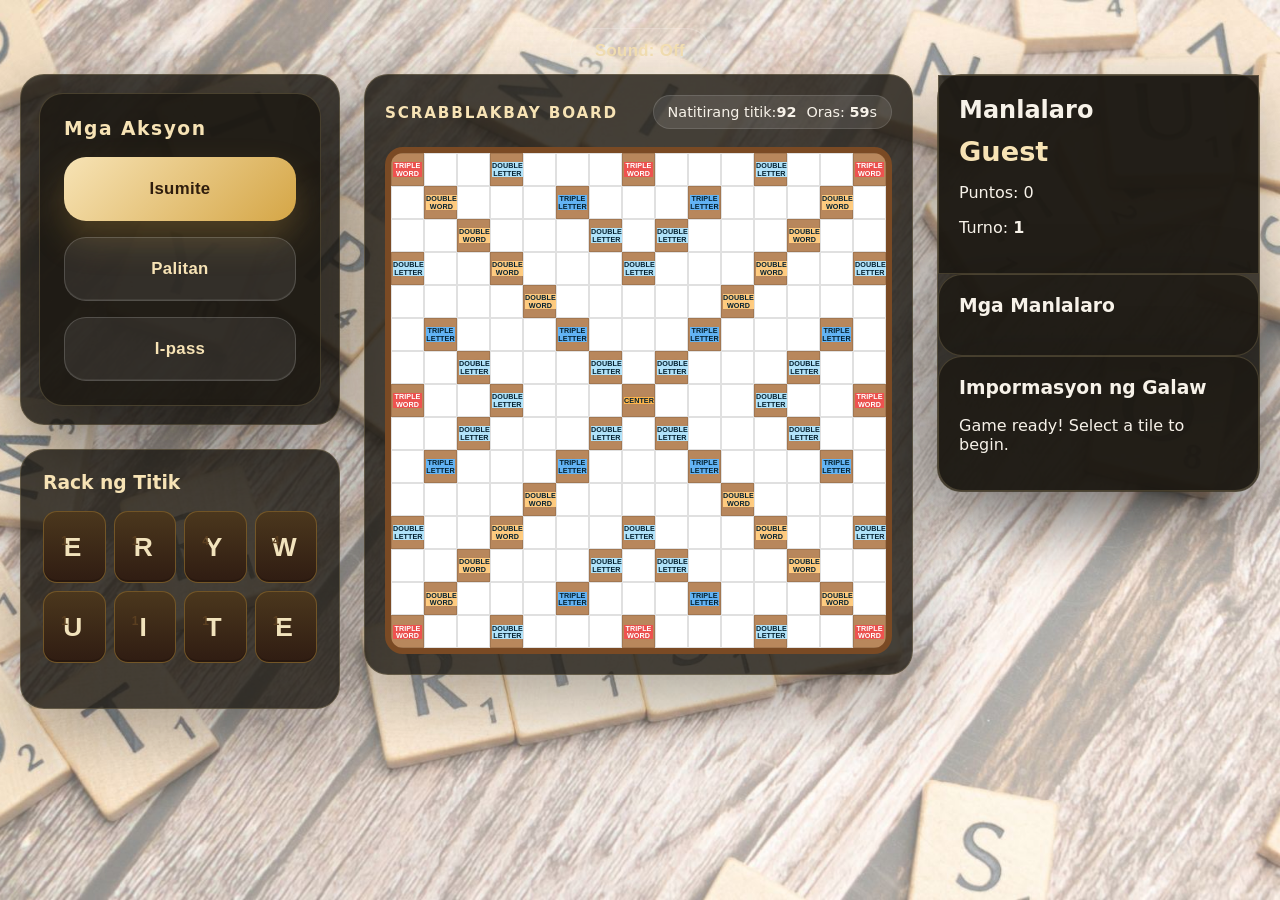
==== game.html @ c2942791 "Initial commit" ====
<!DOCTYPE html>
<html lang="en">
<head>
  <meta charset="UTF-8" />
  <meta name="viewport" content="width=device-width, initial-scale=1.0" />
  <title>SCRABBLakbay</title>
  <link rel="stylesheet" href="style.css" />
</head>
<body>
  <div class="app game-screen">
    <div class="game-layout">
      <section class="control-panel panel">
        <div class="control-card">
          <h3>Mga Aksyon</h3>
          <div class="actions-grid">
            <button id="submitMove" class="button primary">Isumite</button>
            <button id="exchangeTiles" class="button secondary">Palitan</button>
            <button id="passTurn" class="button secondary">I-pass</button>
          </div>
        </div>
      </section>

      <section class="board-panel panel">
        <div class="board-header">
          <div>
            <span class="board-label">SCRABBLakbay Board</span>
          </div>
          <div class="board-meta">
            <span class="meta-chip">Natitirang titik: <strong id="bagCount">100</strong>
              <span class="meta-timer" style="margin-left:10px">Oras: <strong id="buildTimer">60</strong>s</span>
            </span>
          </div>
        </div>
        <div class="board" id="board" aria-label="Scrabble board"></div>
      </section>

      <aside class="player-panel panel">
        <div class="player-card">
          <h2>Manlalaro</h2>
          <p class="player-name" id="currentPlayerName">-</p>
          <p class="player-score">Puntos: <span id="currentPlayerScore">0</span></p>
          <p class="player-turn">Turno: <strong id="turnNumber">1</strong></p>
        </div>

        <div class="info-card panel">
          <h3>Mga Manlalaro</h3>
          <div id="scoreGrid" class="score-board"></div>
        </div>

        <div class="info-card panel">
          <h3>Impormasyon ng Galaw</h3>
          <p id="moveInfo">Piliin ang titik para simulang ilagay ang salita.</p>
          <p id="errorText" class="error"></p>
        </div>

      </aside>

      <section class="rack-panel panel">
        <h3>Rack ng Titik</h3>
        <div class="rack grid" id="rack"></div>
      </section>
    </div>
  </div>

  <div id="challengeModal" class="modal-overlay hidden" aria-hidden="true">
    <div class="panel modal-card">
      <h2>Ugnay Challenge</h2>
      <p class="home-tagline">Sagutin ang tanong tungkol sa salitang nabuo.</p>
      <p id="challengeWord" class="challenge-word"></p>
      <p class="challenge-timer">Oras: <span id="challengeTimer">30</span> segundo</p>
      <p id="challengePrompt" class="challenge-prompt"></p>
      <div id="challengeOptions" class="challenge-options"></div>
      <div class="challenge-lifelines">
        <button id="challengeRemoveTwoBtn" class="button secondary" type="button">Tanggal-Dalawa</button>
        <button id="challengeAskFriendBtn" class="button secondary" type="button">Tanong-Kakampi</button>
      </div>
      <button id="challengeHintBtn" class="button secondary" type="button">Pahiwatig</button>
      <p id="challengeHint" class="hint-text hidden"></p>
    </div>
  </div>

  <script src="sound.js"></script>
  <script src="script.js"></script>
</body>
</html>
---- style.css ----
﻿:root {
  --bg: #0f1012;
  --surface: rgba(18, 18, 24, 0.88);
  --panel: rgba(28, 24, 18, 0.82);
  --panel-border: rgba(255, 227, 160, 0.18);
  --text: #f7f2e9;
  --muted: #c8b29a;
  --primary: #f7e3b5;
  --accent: #c48b45;
  --board: #7a4a24; /* brown border */
  --cell: #ffffff; /* regular tiles */
  --cell-hover: #f1f1f1; /* regular hover */
  --premium-cell: #b8875c; /* premium label tiles */
  --premium-cell-hover: #d3a67f; /* premium hover */
  --tile: #e8d3a0;
  --tile-text: #24190f;
  --selected: #f7d286;
  --error: #f16a5c;
}

* {
  box-sizing: border-box;
}

/* generic hidden utility used by scripts */
.hidden {
  display: none !important;
}

body {
  margin: 0;
  min-height: 100vh;
  font-family: Inter, system-ui, -apple-system, BlinkMacSystemFont, "Segoe UI", sans-serif;
  background: radial-gradient(circle at top, rgba(255,255,255,0.12), transparent 30%), url('assets/bg.jpg') center/cover fixed no-repeat;
  color: var(--text);
  position: relative;
}

.page-wrapper {
  min-height: 100vh;
  width: 100%;
  margin: 0;
  padding: 0;
  display: grid;
  place-items: center;
}

.page-header {
  display: none;
}

.page-main {
  width: 100%;
  display: grid;
  place-items: center;
  min-height: calc(100vh - 40px);
  padding: 40px 0 60px;
}

.hero.title-screen {
  width: 100%;
  max-width: 1200px;
  display: grid;
  gap: 36px;
  padding: 28px 20px 80px;
  text-align: center;
  border-radius: 0;
  background: transparent;
  border: none;
  box-shadow: none;
  animation: fadeInUp 0.75s ease both;
  align-items: center;
  justify-items: center;
}

.button-grid {
  display: flex;
  flex-direction: column;
  gap: 16px;
  align-items: center;
  justify-content: center;
  width: min(420px, 90%);
}

.sound-toggle {
  min-width: 180px;
}

.app.game-screen {
  width: 100%;
  display: grid;
  justify-items: center;
  padding: 28px 18px 60px;
}

.title-logo {
  display: grid;
  justify-items: center;
  gap: 20px;
  animation: logoPop 0.9s ease both;
}

.title-logo-img {
  width: min(820px, 92vw);
  max-width: 100%;
  height: auto;
  object-fit: contain;
  border-radius: 0;
  box-shadow: none;
  border: none;
}

.home-tagline {
  margin: 0;
  font-size: 1.05rem;
  line-height: 1.8;
  color: #f7e3b5;
  max-width: 760px;
  margin-inline: auto;
  animation: fadeInUp 0.9s ease both;
}

.home-description {
  margin: 0;
  color: var(--text);
  line-height: 1.8;
  animation: fadeInUp 1s ease both;
  animation-delay: 0.08s;
}

.button-grid {
  display: flex;
  flex-direction: column;
  gap: 18px;
  align-items: center;
  justify-content: center;
  width: min(420px, 90%);
  margin: 0 auto;
}

.button-grid .button {
  width: 100%;
  max-width: 420px;
  font-size: 1.25rem;
  border-radius: 999px;
  padding: 14px 48px;
}

.title-player-counts {
  width: 100%;
  max-width: 420px;
  display: grid;
  gap: 12px;
  margin: 0 auto;
  text-align: center;
}

.title-player-counts p {
  margin: 0;
  color: var(--text);
  font-size: 0.95rem;
  opacity: 0.9;
}

/* Hero-specific button styles for the title screen */
.hero.title-screen .button.primary {
  background: rgba(28, 30, 36, 0.92);
  color: #fff;
  padding: 20px 64px;
  font-size: 1.6rem;
  font-weight: 800;
  border: none;
  box-shadow: 0 20px 50px rgba(0,0,0,0.45);
}

.hero.title-screen .button.secondary {
  background: rgba(18, 20, 26, 0.7);
  color: #fff;
  padding: 10px 40px;
  font-size: 1rem;
  border-radius: 999px;
  border: 1px solid rgba(255,255,255,0.06);
}

.modal-close {
  position: absolute;
  top: 18px;
  right: 18px;
  width: 46px;
  height: 46px;
  border-radius: 999px;
  border: 1px solid rgba(255, 255, 255, 0.2);
  background: rgba(255, 255, 255, 0.92);
  color: #2f1d0d;
  font-size: 1.5rem;
  cursor: pointer;
  display: grid;
  place-items: center;
  transition: transform 180ms ease, background 180ms ease;
}

.modal-close:hover {
  transform: scale(1.04);
  background: #fff;
}

.player-settings-counts {
  display: grid;
  gap: 14px;
  grid-template-columns: repeat(3, minmax(0, 1fr));
  margin-bottom: 24px;
}

.player-settings-counts .button {
  min-height: 62px;
  border-radius: 18px;
  background: rgba(255, 255, 255, 0.08);
  color: #000000;
  border: 1px solid rgba(247, 227, 181, 0.25);
  font-weight: 700;
}

.player-settings-counts .button:hover {
  background: rgba(247, 227, 181, 0.12);
}

.home-player-input {
  display: grid;
  gap: 10px;
  padding: 16px;
  border-radius: 24px;
  background: rgba(255, 255, 255, 0.05);
  border: 1px solid rgba(255, 255, 255, 0.08);
  margin-bottom: 16px;
}

.home-player-input label {
  display: grid;
  gap: 8px;
  color: #f7e3b5;
  font-weight: 700;
}

.home-player-input input {
  width: 100%;
  padding: 18px 20px;
  border: 1px solid rgba(255, 255, 255, 0.14);
  border-radius: 18px;
  background: rgba(255, 255, 255, 0.08);
  color: #fff;
  font-size: 1rem;
}

.home-player-input input:focus {
  outline: none;
  border-color: rgba(247, 227, 181, 0.9);
  box-shadow: 0 0 0 3px rgba(247, 227, 181, 0.16);
}

.game-layout {
  display: grid;
  grid-template-columns: minmax(260px, 320px) minmax(420px, 1.7fr) minmax(260px, 1fr);
  grid-template-areas:
    "actions board player"
    "rack board player";
  gap: 24px;
  width: min(1240px, 100%);
  align-items: start;
}

.control-panel {
  grid-area: actions;
}

.board-panel {
  grid-area: board;
}

.player-panel {
  grid-area: player;
}

.rack-panel {
  grid-area: rack;
}

.panel,
.player-panel,
.board-panel,
.control-panel,
.player-panel,
.rack-panel,
.info-card,
.control-card,
.stack-card,
.modal-card,
.card {
  background: var(--panel);
  border: 1px solid var(--panel-border);
  border-radius: 24px;
  box-shadow: 0 24px 70px rgba(0, 0, 0, 0.32);
}

#playerSetup {
  position: fixed;
  inset: 0;
  display: none;
  place-items: center;
  z-index: 9999;
  padding: 24px;
  background: rgba(8, 6, 10, 0.72);
  backdrop-filter: blur(4px);
}

#playerSetup.hidden {
  display: none !important;
  opacity: 0 !important;
  visibility: hidden !important;
  pointer-events: none !important;
}

#playerSetup:not(.hidden) {
  display: grid !important;
  opacity: 1 !important;
  visibility: visible !important;
  pointer-events: auto !important;
}

#playerSetup .modal-card {
  position: relative;
  z-index: 10000;
  width: min(100%, 780px);
  max-height: min(90vh, calc(100% - 40px));
  padding: 32px;
  background: linear-gradient(180deg, rgba(36, 30, 24, 0.96) 0%, rgba(26, 20, 16, 0.96) 100%);
  border: 1px solid rgba(255, 255, 255, 0.14);
  border-radius: 32px;
  box-shadow: 0 40px 90px rgba(0, 0, 0, 0.55);
  overflow-y: auto;
  opacity: 1 !important;
  transform: translateY(0) !important;
}

#playerSetup:not(.hidden) .modal-card input {
  background: #fff;
  color: #111;
  border: 1px solid rgba(0,0,0,0.08);
}

.player-setup .setup-hero {
  display: grid;
  gap: 12px;
  text-align: center;
  margin-bottom: 24px;
}

.player-setup .setup-hero .board-label {
  font-size: 0.85rem;
  letter-spacing: 0.18em;
  text-transform: uppercase;
  color: var(--primary);
}

.player-setup .setup-hero h2 {
  margin: 0;
  font-size: clamp(2rem, 3vw, 2.8rem);
  letter-spacing: 0.03em;
  color: var(--text);
}

.player-setup .setup-hero p {
  margin: 0;
  color: var(--muted);
  line-height: 1.7;
}

.player-setup-controls {
  display: grid;
  gap: 18px;
}

.player-count-buttons {
  display: flex;
  justify-content: center;
  flex-wrap: wrap;
  gap: 12px;
}

.player-count-buttons .button {
  min-width: 120px;
}

#playerSetup form {
  display: grid;
  gap: 18px;
}

#playerNames label {
  display: grid;
  gap: 8px;
  color: var(--muted);
}

#playerNames input {
  width: 100%;
  padding: 14px 16px;
  border: 1px solid rgba(255, 255, 255, 0.12);
  border-radius: 16px;
  background: rgba(255, 255, 255, 0.08);
  color: var(--text);
}

#playerSetup .button-row {
  display: flex;
  justify-content: flex-end;
  gap: 12px;
}

@media (max-width: 720px) {
  #playerSetup {
    width: calc(100% - 24px);
    padding: 24px;
  }

  .player-count-buttons {
    justify-content: stretch;
  }

  .player-count-buttons .button {
    flex: 1;
  }
}

.board-panel,
.control-panel,
.player-panel,
.rack-panel,
.info-card,
.player-card,
.stack-card,
.control-card,
.modal-card {
  background: var(--panel);
  border: 1px solid var(--panel-border);
}

.board-panel {
  padding: 20px;
}

.control-panel,
.rack-panel {
  padding: 18px;
}

.board-header {
  display: flex;
  justify-content: space-between;
  align-items: center;
  gap: 12px;
  margin-bottom: 18px;
}

.board-label {
  display: inline-flex;
  align-items: center;
  gap: 10px;
  font-weight: 800;
  letter-spacing: 0.12em;
  font-size: 0.95rem;
  text-transform: uppercase;
  color: var(--primary);
}

.meta-chip {
  display: inline-flex;
  align-items: center;
  padding: 8px 14px;
  border-radius: 999px;
  background: rgba(255, 255, 255, 0.10);
  border: 1px solid rgba(255, 255, 255, 0.12);
  font-size: 0.9rem;
  color: var(--text);
}

.board {
  position: relative;
  display: grid;
  width: min(100%, 760px);
  min-width: 0;
  min-height: 0;
  aspect-ratio: 1 / 1;
  grid-template-columns: repeat(15, minmax(0, 1fr));
  border-radius: 18px;
  overflow: hidden;
  border: 6px solid var(--board);
  background: linear-gradient(180deg, #8b5a2b 0%, #6b3a1a 100%);
}

.board::before {
  content: '';
  position: absolute;
  inset: 0;
  pointer-events: none;
}

/* Base cell appearance so board shows colored squares immediately */
.cell {
  aspect-ratio: 1 / 1;
  display: inline-grid;
  place-items: center;
  background: var(--cell);
  border: 1px solid rgba(0,0,0,0.12);
  padding: 0;
}

.cell.premium {
  color: rgba(0, 0, 0, 0.85);
  text-transform: uppercase;
  font-weight: 700;
  text-shadow: 0 0 4px rgba(0, 0, 0, 0.08);
  text-align: center;
  padding: 2px 1px;
  line-height: 1;
  white-space: normal;
  word-break: normal; /* avoid breaking inside words */
  overflow-wrap: normal;
}

.cell.premium:not(.occupied) {
  background: var(--premium-cell);
}

.cell.premium:not(.occupied):hover {
  background: var(--premium-cell-hover);
}

.premium-label {
  display: block;
  font-size: 0.45rem;
  line-height: 1;
  max-width: 100%;
  white-space: normal; /* wrap at spaces */
  word-break: normal;
  overflow-wrap: break-word; /* only break long words as a last resort */
  letter-spacing: 0.01em;
  padding: 0;
}

.cell.occupied .tile {
  background: linear-gradient(145deg, #f9e7b2 0%, #d8b469 100%);
}

.cell.selected {
  outline: 3px solid var(--selected);
  outline-offset: -3px;
}


.cell .tile {
  position: relative; /* keep tile contained within each .cell */
  box-sizing: border-box;
  display: flex;
  align-items: center;
  justify-content: center;
  width: 100%;
  height: 100%;
  padding: 0;
  border-radius: 8px;
  background: linear-gradient(145deg, #f7e3b5 0%, #d5a646 100%);
  color: #24190f;
  z-index: 1;
  text-shadow: 0 0 1px rgba(255, 255, 255, 0.6);
  box-shadow: inset 0 -2px 0 rgba(0, 0, 0, 0.18), 0 8px 24px rgba(0, 0, 0, 0.28);
  border: none;
  overflow: hidden;

  font-size: 0.9rem; /* reduced tile letter size */
  line-height: 1;
  font-weight: 800;
  letter-spacing: 0.04em;
}

/* Ensure premium squares keep their labels when empty; placed tiles cover the square */
/* Bright/red premium squares need white tile text for contrast when used elsewhere */
.premium-3W .tile,
.premium-center .tile {
  color: #fff;
}

/* Premium type colors (match classic green board colors) */
.cell.premium.premium-2L:not(.occupied) .premium-label { background: #b3e5fc; color: #052231; }
.cell.premium.premium-3L:not(.occupied) .premium-label { background: #64b5f6; color: #052231; }
.cell.premium.premium-2W:not(.occupied) .premium-label { background: #ffcc80; color: #052231; }
.cell.premium.premium-3W:not(.occupied) .premium-label { background: #ef5350; color: #fff; }
.cell.premium.premium-center:not(.occupied) .premium-label { background: #ffb74d; color: #052231; }

/* Ensure premium label text contrasts correctly */
.cell.premium .premium-label {
  color: inherit;
  font-weight: 700;
}

.cell .tile .score {
  position: absolute;
  right: 6px;
  bottom: 4px;
  font-size: 0.65rem;
  color: #3a2411;
  font-weight: 800;
}

.player-card,
.info-card,
.stack-card,
.control-card {
  padding: 20px;
  background: var(--panel);
  border: 1px solid var(--panel-border);
}

.player-card h2,
.control-card h3,
.info-card h3,
.stack-card h3,
.modal-card h2,
.rack-panel h3 {
  margin-top: 0;
  color: var(--text);
}

.rack-panel {
  padding: 22px;
}

.rack-panel h3 {
  margin-bottom: 16px;
}

.player-card h2 {
  margin-bottom: 12px;
}

.player-name {
  font-size: 1.7rem;
  font-weight: 900;
  margin: 0 0 8px;
  color: var(--primary);
}

.player-score,
.player-turn,
.stats-row span,
.lifeline-status li,
.challenge-timer,
.challenge-word,
.challenge-prompt {
  color: var(--text);
}

.board-meta {
  display: flex;
  justify-content: flex-end;
  gap: 10px;
}

.bottom-controls {
  margin-top: 20px;
}

.actions-grid {
  display: grid;
  grid-template-columns: 1fr;
  gap: 16px;
}

.control-card {
  padding: 24px;
}

.control-card h3 {
  margin-bottom: 18px;
  letter-spacing: 0.08em;
  color: var(--primary);
}

.control-card .button {
  min-height: 64px;
}

.rack-panel {
  padding: 22px;
  min-height: 260px;
}

.rack-panel h3 {
  margin-bottom: 18px;
  color: var(--primary);
}

@media (max-width: 960px) {
  .page-main {
    padding: 24px 16px 48px;
  }

  .hero.title-screen {
    padding: 24px 16px 56px;
    gap: 24px;
  }

  .title-logo-img {
    width: 100%;
    max-width: 100%;
  }

  .button-grid {
    width: 100%;
    max-width: 100%;
  }

  .hero.title-screen .button.primary {
    font-size: 1.4rem;
    padding: 16px 34px;
  }

  .hero.title-screen .button.secondary,
  .sound-toggle {
    font-size: 1rem;
    padding: 14px 24px;
  }

  .game-layout {
    grid-template-columns: 1fr;
    gap: 18px;
  }

  .board-panel,
  .control-panel,
  .player-panel,
  .rack-panel,
  .info-card,
  .stack-card,
  .control-card,
  .modal-card {
    width: 100%;
    padding: 18px;
  }

  .player-count-buttons {
    flex-wrap: wrap;
    justify-content: center;
  }

  .player-count-buttons .button {
    min-width: 0;
    flex: 1 1 45%;
  }
}

@media (max-width: 720px) {
  .page-main {
    padding: 18px 12px 36px;
  }

  .hero.title-screen {
    padding: 20px 14px 48px;
    gap: 18px;
  }

  .button-grid {
    gap: 12px;
  }

  .hero.title-screen .button.primary {
    font-size: 1.2rem;
    padding: 14px 24px;
  }

  .hero.title-screen .button.secondary,
  .sound-toggle {
    font-size: 0.95rem;
    padding: 12px 20px;
  }

  .board {
    width: 100%;
    max-width: 100%;
  }

  .game-layout {
    grid-template-columns: 1fr;
    grid-template-areas:
      "player"
      "board"
      "rack"
      "actions";
    gap: 18px;
  }

  .player-panel {
    grid-area: player;
  }

  .board-panel {
    grid-area: board;
  }

  .rack-panel {
    grid-area: rack;
  }

  .control-panel {
    grid-area: actions;
  }

  .player-card,
  .control-card,
  .rack-panel,
  .board-panel,
  .control-panel,
  .info-card,
  .stack-card,
  .modal-card {
    padding: 16px;
  }

  .actions-grid .button {
    width: 100%;
  }

  .player-count-buttons,
  .player-count-buttons .button {
    width: 100%;
    flex: none;
  }

  .player-setup .button-row {
    flex-direction: column;
    align-items: stretch;
  }
}

@media (max-width: 520px) {
  .button-grid .button,
  .sound-toggle,
  .actions-grid .button {
    padding: 12px 18px;
    font-size: 0.95rem;
  }

  .home-player-input input {
    padding: 14px 16px;
  }

  .player-count-buttons .button {
    font-size: 0.95rem;
  }

  .player-setup .modal-card,
  .modal-card {
    padding: 18px;
    width: min(100%, 100%);
    max-width: 100%;
    margin: 0 12px;
    max-height: calc(100vh - 52px);
    overflow-y: auto;
  }

  .modal-overlay {
    align-items: start;
    padding: 14px;
  }

  .player-setup .button-row {
    flex-direction: column-reverse;
    gap: 10px;
  }

  .player-setup .button-row .button,
  .challenge-lifelines .button {
    width: 100%;
  }

  .challenge-lifelines {
    grid-template-columns: 1fr;
  }

  .challenge-options button {
    font-size: 0.95rem;
  }

  .score-card {
    grid-template-columns: 48px 1fr auto;
    padding: 14px 16px;
  }

  .board {
    border-width: 4px;
  }

  .page-header {
    width: calc(100% - 24px) !important;
    flex-direction: column;
    align-items: flex-start;
    gap: 16px;
  }

  .page-header .nav-links {
    width: 100%;
    justify-content: flex-start;
  }

  .mechanics-content {
    width: calc(100% - 24px) !important;
    padding: 16px;
  }

  .toc {
    flex-direction: column;
    align-items: stretch;
  }
}

.sound-control-bar {
  display: flex;
  justify-content: center;
  gap: 12px;
}

.sound-toggle.active {
  background: rgba(247, 227, 181, 0.95);
  color: #1c1206;
  border-color: rgba(247, 227, 181, 0.24);
}

.button.sound-toggle {
  min-width: 140px;
  border-radius: 999px;
  padding: 12px 18px;
  background: rgba(255, 255, 255, 0.1);
  border: 1px solid rgba(255, 255, 255, 0.15);
  color: var(--text);
}

.button.sound-toggle.active {
  background: rgba(247, 227, 181, 0.18);
  border-color: rgba(247, 227, 181, 0.35);
  color: #fff;
}

.score-board {
  display: grid;
  gap: 12px;
}

.score-card {
  display: grid;
  grid-template-columns: 56px 1fr auto;
  gap: 12px;
  align-items: center;
  padding: 16px 18px;
  border-radius: 18px;
  border: 1px solid rgba(255, 255, 255, 0.08);
  background: rgba(16, 14, 18, 0.85);
}

.score-card.active {
  background: linear-gradient(135deg, rgba(247, 227, 181, 0.16), rgba(213, 166, 70, 0.18));
  border-color: rgba(255, 255, 255, 0.14);
}

.score-avatar {
  width: 56px;
  height: 56px;
  border-radius: 16px;
  background: #c48b45;
  color: #fff;
  display: grid;
  place-items: center;
  font-weight: 900;
}

.score-info {
  display: grid;
  gap: 4px;
}

.score-name {
  font-weight: 800;
  color: var(--text);
}

.score-badge {
  padding: 10px 14px;
  border-radius: 999px;
  background: #f7e3b5;
  color: #2f1d0d;
  font-weight: 700;
}

.rack.grid {
  display: grid;
  grid-template-columns: repeat(4, minmax(60px, 1fr));
  gap: 8px;
}

.rack button {
  min-height: 72px;
  padding: 0;
  border-radius: 14px;
  background: linear-gradient(180deg, #4b371d 0%, #2f1c12 100%);
  color: #f2e3bc;
  border: 1px solid rgba(120, 90, 40, 0.9);
  display: grid;
  place-items: center;
  font-size: 1.65rem;
  letter-spacing: 0.12em;
  font-weight: 900;
  box-shadow: inset 0 -2px 0 rgba(0, 0, 0, 0.16);
  transition: transform 160ms ease, border-color 160ms ease, background 160ms ease, box-shadow 160ms ease;
  position: relative;
  cursor: pointer;
}

.rack button:hover {
  transform: translateY(-1px);
  border-color: rgba(255, 255, 255, 0.48);
  background: linear-gradient(180deg, #fffce3 0%, #f7d87b 100%);
  box-shadow: inset 0 0 0 1px rgba(255, 255, 255, 0.18), 0 0 18px rgba(255, 250, 220, 0.75);
}

.rack button.selected {
  background: linear-gradient(180deg, #fffdf0 0%, #f7dd8f 100%);
  border-color: rgba(196, 150, 68, 0.98);
  color: #2f1c0e;
  box-shadow: inset 0 0 0 1px rgba(255, 255, 255, 0.24), 0 0 20px rgba(255, 245, 190, 0.85);
}

.rack button.selected-exchange {
  background: linear-gradient(180deg, #dcefd9 0%, #b5dcac 100%);
  border-color: rgba(70, 120, 55, 0.95);
  color: #1b3d1f;
  box-shadow: inset 0 0 0 1px rgba(255, 255, 255, 0.24), 0 0 18px rgba(176, 227, 177, 0.75);
}

.rack button span,
.rack-tile {
  width: 100%;
  height: 100%;
  display: grid;
  place-items: center;
}

.rack button .pts,
.rack-tile .pts {
  position: absolute;
  right: 8px;
  bottom: 6px;
  font-size: 0.75rem;
  color: #5b3f20;
  font-weight: 700;
}

.rack-tile .tile-letter {
  display: grid;
  place-items: center;
  width: 100%;
  height: 100%;
}

.rack-tile .pts {
  position: absolute;
  right: 10px;
  bottom: 10px;
  font-size: 0.8rem;
  color: #7a5d2c;
  font-weight: 700;
}

.button {
  border: none;
  padding: 18px 24px;
  border-radius: 22px;
  font-size: 1.05rem;
  font-weight: 900;
  letter-spacing: 0.02em;
  color: #fff;
  cursor: pointer;
  transition: transform 160ms ease, opacity 160ms ease, box-shadow 160ms ease, background 160ms ease;
}

.button:hover {
  transform: translateY(-2px);
  box-shadow: 0 16px 30px rgba(0, 0, 0, 0.24);
}

.button.primary {
  background: linear-gradient(135deg, #f7e3b5 0%, #d5a646 100%);
  color: #2f1d0d;
  animation: buttonFloat 2.2s ease-in-out infinite;
  box-shadow: 0 18px 35px rgba(215, 166, 70, 0.25);
}

.button.secondary {
  background: rgba(255, 255, 255, 0.08);
  color: #f7e3b5;
  border: 1px solid rgba(255, 255, 255, 0.16);
  box-shadow: inset 0 -1px 0 rgba(255, 255, 255, 0.08);
}

.button:hover {
  transform: translateY(-2px);
  box-shadow: 0 18px 30px rgba(0, 0, 0, 0.18);
}

@keyframes fadeInUp {
  from {
    opacity: 0;
    transform: translateY(18px);
  }
  to {
    opacity: 1;
    transform: translateY(0);
  }
}

@keyframes logoPop {
  from {
    opacity: 0;
    transform: scale(0.92);
  }
  to {
    opacity: 1;
    transform: scale(1);
  }
}

@keyframes buttonFloat {
  0%, 100% {
    transform: translateY(0);
  }
  50% {
    transform: translateY(-3px);
  }
}

.modal-overlay {
  position: fixed;
  inset: 0;
  display: grid;
  place-items: center;
  background: rgba(8, 8, 12, 0.65);
  backdrop-filter: blur(8px);
  padding: 24px;
  z-index: 30;
  opacity: 0;
  visibility: hidden;
  pointer-events: none;
  transition: opacity 220ms ease, visibility 220ms ease;
}

.modal-overlay:not(.hidden) {
  opacity: 1;
  visibility: visible;
  pointer-events: auto;
}

.modal-overlay.hidden {
  opacity: 0;
  visibility: hidden;
  pointer-events: none;
}

.modal-card {
  width: min(100%, 640px);
  padding: 36px;
  border-radius: 32px;
  background: rgba(28, 24, 20, 0.96);
  border: 1px solid rgba(255, 255, 255, 0.14);
  box-shadow: 0 40px 120px rgba(0, 0, 0, 0.35);
  transform: translateY(28px);
  opacity: 0;
  transition: transform 240ms ease, opacity 240ms ease;
}

.modal-overlay:not(.hidden) .modal-card {
  transform: translateY(0);
  opacity: 1;
}

.challenge-word {
  font-weight: 800;
  margin: 18px 0 8px;
  color: var(--primary);
}

.challenge-timer {
  font-size: 1rem;
  margin: 0 0 14px;
  letter-spacing: 0.04em;
  color: var(--muted);
}

.challenge-prompt {
  margin: 0 0 18px;
  line-height: 1.65;
  color: var(--text);
}

.challenge-options {
  display: grid;
  gap: 12px;
  margin-bottom: 14px;
}

.challenge-options button {
  width: 100%;
  text-align: left;
  padding: 14px 16px;
  border-radius: 14px;
  background: rgba(247, 227, 181, 0.96);
  border: 1px solid rgba(196, 139, 69, 0.7);
  color: #2f1d0d;
}

.challenge-lifelines {
  display: grid;
  grid-template-columns: repeat(2, minmax(0, 1fr));
  gap: 12px;
  margin-bottom: 14px;
}

.hint-text {
  margin-top: 12px;
  color: #2f1d0d;
  background: rgba(247, 227, 181, 0.95);
  border: 1px solid rgba(196, 139, 69, 0.7);
  border-radius: 14px;
  padding: 14px 16px;
}

.lifeline-status {
  list-style: none;
  margin: 0;
  padding: 0;
  display: grid;
  gap: 8px;
}

.lifeline-status li {
  font-size: 0.95rem;
  color: var(--text);
}

.error {
  color: var(--error);
}
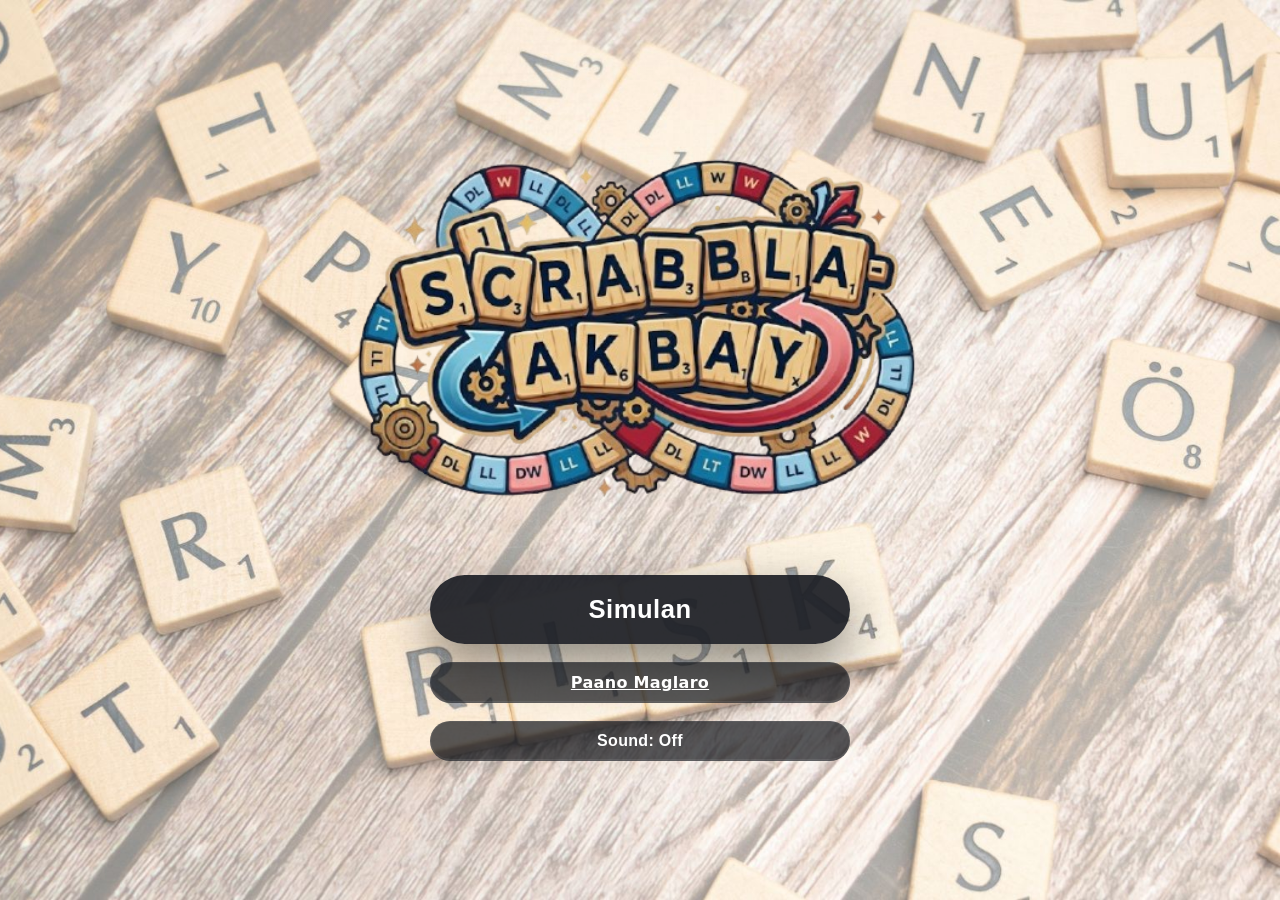
==== commit f8894595: "add-ons" ====
--- a/game.html
+++ b/game.html
@@ -69,6 +69,11 @@
       <p id="challengeWord" class="challenge-word"></p>
       <p class="challenge-timer">Oras: <span id="challengeTimer">30</span> segundo</p>
       <p id="challengePrompt" class="challenge-prompt"></p>
+      <div id="challengeAskFriendPopup" class="ask-friend-popup hidden">
+        <p class="popup-title">Tanong-Kakampi</p>
+        <p>Maghintay ng 10 segundo habang tumutulong ang iyong kakampi.</p>
+        <p class="popup-timer">Natitirang oras: <strong id="askFriendTimer">10</strong>s</p>
+      </div>
       <div id="challengeOptions" class="challenge-options"></div>
       <div class="challenge-lifelines">
         <button id="challengeRemoveTwoBtn" class="button secondary" type="button">Tanggal-Dalawa</button>
--- a/style.css
+++ b/style.css
@@ -59,10 +59,9 @@
 
 .hero.title-screen {
   width: 100%;
-  max-width: 1200px;
-  display: grid;
-  gap: 36px;
-  padding: 28px 20px 80px;
+  display: grid;
+  gap: 28px;
+  padding: 20px 20px 40px;
   text-align: center;
   border-radius: 0;
   background: transparent;
@@ -73,13 +72,70 @@
   justify-items: center;
 }
 
+.home-page {
+  overflow: hidden;
+}
+
+.home-page .page-main {
+  min-height: 100vh;
+  padding: 20px 0 40px;
+}
+
+.title-card {
+  width: min(980px, 95%);
+  display: grid;
+  gap: 28px;
+  align-items: center;
+  justify-items: center;
+}
+
+.hero-copy {
+  max-width: 760px;
+  display: grid;
+  gap: 18px;
+  align-items: center;
+  justify-items: center;
+}
+
+.hero-badge {
+  display: inline-flex;
+  align-items: center;
+  justify-content: center;
+  padding: 10px 18px;
+  border-radius: 999px;
+  background: rgba(247, 227, 181, 0.16);
+  color: var(--primary);
+  font-size: 0.92rem;
+  letter-spacing: 0.12em;
+  text-transform: uppercase;
+  font-weight: 700;
+}
+
+.hero-title {
+  margin: 0;
+  font-size: clamp(3rem, 5vw, 5.5rem);
+  line-height: 0.95;
+  letter-spacing: -0.06em;
+  text-transform: uppercase;
+  color: #fff;
+}
+
+.hero-description {
+  margin: 0;
+  font-size: 1.1rem;
+  line-height: 1.8;
+  max-width: 680px;
+  color: rgba(247, 227, 181, 0.92);
+}
+
 .button-grid {
   display: flex;
   flex-direction: column;
-  gap: 16px;
+  gap: 18px;
   align-items: center;
   justify-content: center;
-  width: min(420px, 90%);
+  width: min(420px, 95%);
+  margin: 0 auto;
 }
 
 .sound-toggle {
@@ -134,7 +190,7 @@
   gap: 18px;
   align-items: center;
   justify-content: center;
-  width: min(420px, 90%);
+  width: min(420px, 95%);
   margin: 0 auto;
 }
 
@@ -202,6 +258,112 @@
 .modal-close:hover {
   transform: scale(1.04);
   background: #fff;
+}
+
+/* Millionaire-style challenge modal */
+#challengeModal.modal-overlay {
+  position: fixed;
+  inset: 0;
+  display: grid;
+  place-items: center;
+  background: radial-gradient(circle at center, rgba(0,0,0,0.75), rgba(0,0,0,0.9));
+  z-index: 10050;
+}
+
+#challengeModal .modal-card {
+  width: min(980px, 92%);
+  max-width: 980px;
+  padding: 28px 32px;
+  border-radius: 14px;
+  background: linear-gradient(180deg,#071834 0%, #021226 100%);
+  border: 2px solid rgba(255,255,255,0.06);
+  box-shadow: 0 40px 140px rgba(0,0,0,0.8), 0 6px 20px rgba(0,0,0,0.6) inset;
+  color: #fff;
+  text-align: center;
+}
+
+#challengeModal h2 {
+  margin: 0 0 6px 0;
+  font-size: 1.6rem;
+  color: #ffd24d;
+  letter-spacing: 0.06em;
+}
+
+#challengeModal .challenge-word {
+  font-size: 2rem;
+  font-weight: 900;
+  color: #fff;
+  margin: 6px 0 12px 0;
+  text-transform: uppercase;
+  text-shadow: 0 6px 18px rgba(0,0,0,0.6);
+}
+
+#challengeModal .challenge-timer {
+  color: #ffd24d;
+  font-weight: 700;
+  margin-bottom: 12px;
+}
+
+#challengeModal .challenge-prompt {
+  color: #dbeeff;
+  font-size: 1.05rem;
+  margin: 8px 0 18px 0;
+}
+
+#challengeModal .challenge-options {
+  display: grid;
+  grid-template-columns: 1fr 1fr;
+  gap: 12px;
+  margin: 12px 0 18px 0;
+}
+
+#challengeModal .challenge-options button {
+  background: linear-gradient(180deg,#0b4b8a 0%, #06305a 100%);
+  border: 2px solid rgba(255,255,255,0.06);
+  color: #fff;
+  padding: 18px 14px;
+  border-radius: 10px;
+  font-size: 1.05rem;
+  font-weight: 800;
+  cursor: pointer;
+  box-shadow: 0 10px 30px rgba(3,6,25,0.6);
+  transition: transform 120ms ease, box-shadow 120ms ease, background 120ms ease;
+}
+
+#challengeModal .challenge-options button:hover {
+  transform: translateY(-3px);
+  box-shadow: 0 18px 40px rgba(3,6,25,0.7);
+}
+
+#challengeModal .challenge-options button.correct {
+  background: linear-gradient(180deg,#2a8f4d 0%, #146733 100%);
+}
+
+#challengeModal .challenge-lifelines {
+  display: flex;
+  gap: 10px;
+  justify-content: center;
+  margin-top: 10px;
+}
+
+#challengeModal .challenge-lifelines .button {
+  background: rgba(255,255,255,0.06);
+  color: #ffd24d;
+  border-radius: 999px;
+  padding: 10px 14px;
+  font-weight: 800;
+}
+
+#challengeModal .hint-text {
+  margin-top: 12px;
+  color: #ffd24d;
+  font-weight: 700;
+}
+
+/* small screens tweak */
+@media (max-width: 720px) {
+  #challengeModal .modal-card { padding: 18px; }
+  #challengeModal .challenge-options { grid-template-columns: 1fr; }
 }
 
 .player-settings-counts {
@@ -388,15 +550,10 @@
 
 .player-count-buttons .button {
   min-width: 120px;
-}
-
-#playerSetup form {
-  display: grid;
-  gap: 18px;
-}
-
-#playerNames label {
-  display: grid;
+    background: rgba(255, 255, 255, 0.08);
+    color: var(--text);
+    border: 1px solid rgba(255, 255, 255, 0.14);
+    box-shadow: inset 0 -1px 0 rgba(255, 255, 255, 0.08);
   gap: 8px;
   color: var(--muted);
 }
@@ -1239,6 +1396,26 @@
   padding: 14px 16px;
 }
 
+.ask-friend-popup {
+  margin-bottom: 12px;
+  background: rgba(22, 30, 56, 0.92);
+  border: 1px solid rgba(114, 145, 255, 0.5);
+  color: #f4f7ff;
+  border-radius: 18px;
+  padding: 16px 18px;
+}
+
+.ask-friend-popup .popup-title {
+  font-weight: 800;
+  margin: 0 0 8px;
+  color: #86a8ff;
+}
+
+.ask-friend-popup .popup-timer {
+  margin: 8px 0 0;
+  color: #dce4ff;
+}
+
 .lifeline-status {
   list-style: none;
   margin: 0;
